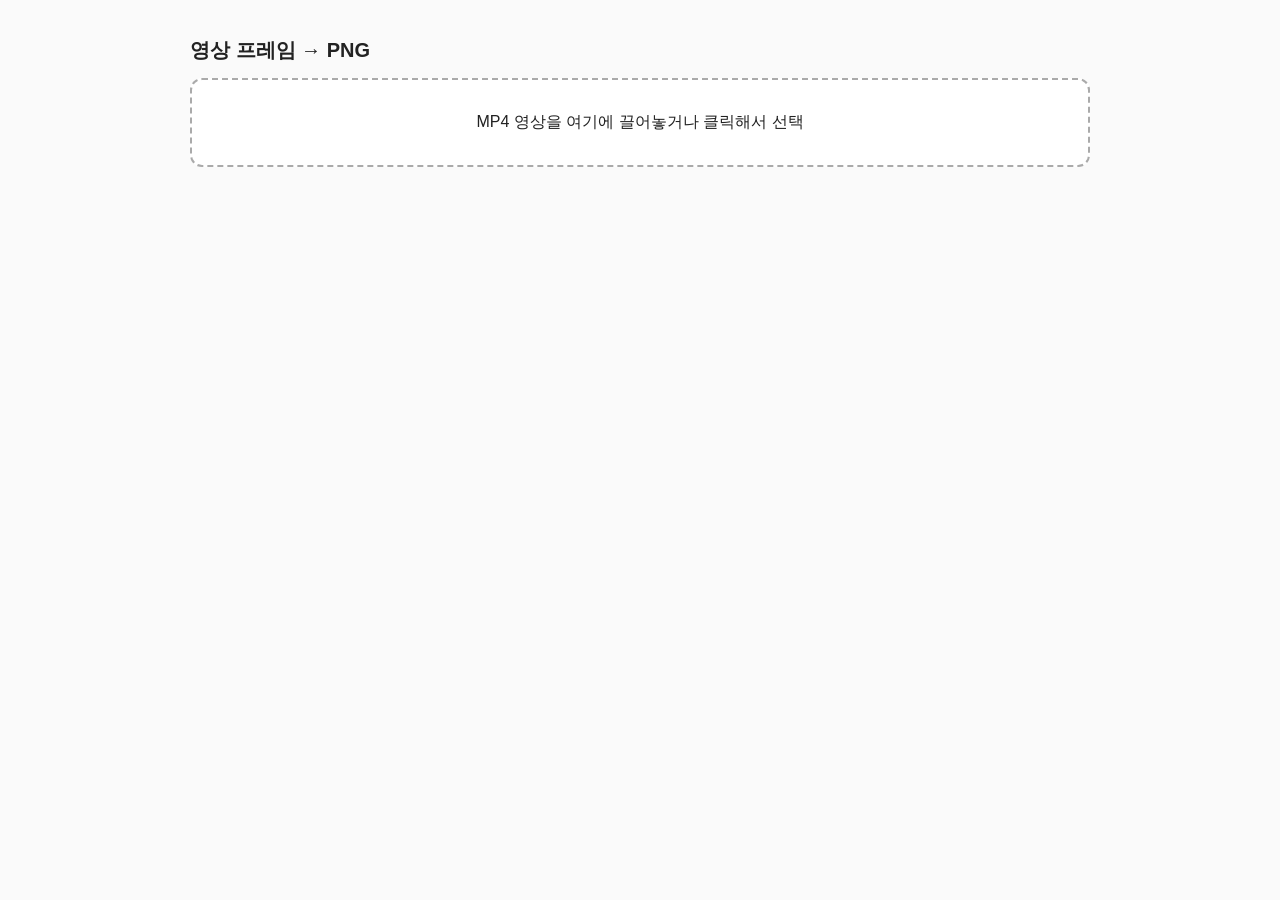
==== index.html @ 8b00435b "Add files via upload" ====
<!doctype html>
<html lang="ko">
<head>
<meta charset="utf-8">
<meta name="viewport" content="width=device-width, initial-scale=1">
<title>영상 프레임 추출기</title>
<style>
  body{font-family:-apple-system,"Apple SD Gothic Neo",sans-serif;max-width:900px;margin:0 auto;padding:24px 16px;background:#fafafa;color:#222}
  h1{font-size:20px}
  #drop{border:2px dashed #aaa;border-radius:12px;padding:32px;text-align:center;cursor:pointer;background:#fff}
  #drop.over{border-color:#7d2ae8;background:#f5eeff}
  video{width:100%;max-height:60vh;background:#000;border-radius:8px;margin-top:16px;display:none}
  #ctrl{display:none;margin-top:12px}
  input[type=range]{width:100%}
  .row{display:flex;gap:8px;align-items:center;flex-wrap:wrap;margin-top:8px}
  button{padding:8px 14px;border:1px solid #ccc;border-radius:8px;background:#fff;cursor:pointer;font-size:14px}
  button.primary{background:#7d2ae8;color:#fff;border-color:#7d2ae8}
  #info{font-variant-numeric:tabular-nums;color:#555;font-size:14px}
  input[type=number]{width:90px;padding:6px}
</style>
</head>
<body>
<h1>영상 프레임 → PNG</h1>
<div id="drop">MP4 영상을 여기에 끌어놓거나 클릭해서 선택<input id="file" type="file" accept="video/*" hidden></div>
<video id="v" controls muted playsinline></video>
<div id="ctrl">
  <input id="seek" type="range" min="0" value="0" step="any">
  <div class="row">
    <button id="back">◀ 이전 프레임</button>
    <button id="fwd">다음 프레임 ▶</button>
    <label>이동(초) <input id="t" type="number" min="0" step="0.01"></label>
    <button id="go">이동</button>
    <button id="save" class="primary">현재 프레임 PNG 저장</button>
  </div>
  <div class="row"><span id="info"></span></div>
  <div class="row" style="color:#888;font-size:13px">단축키: ←/→ 프레임 이동, S 저장, 스페이스 재생/정지</div>
</div>
<script>
const $=id=>document.getElementById(id);
const v=$('v'),seek=$('seek'),info=$('info'),t=$('t');
let fps=30,name='video';
const drop=$('drop'),file=$('file');
drop.onclick=()=>file.click();
file.onchange=()=>file.files[0]&&load(file.files[0]);
drop.ondragover=e=>{e.preventDefault();drop.classList.add('over')};
drop.ondragleave=()=>drop.classList.remove('over');
drop.ondrop=e=>{e.preventDefault();drop.classList.remove('over');e.dataTransfer.files[0]&&load(e.dataTransfer.files[0])};

function load(f){
  name=f.name.replace(/\.[^.]+$/,'');
  v.src=URL.createObjectURL(f);
  v.style.display='block';$('ctrl').style.display='block';
  v.onloadedmetadata=()=>{seek.max=v.duration;estimateFps();update()};
}
// 실제 프레임레이트 추정 (재생 중 프레임 콜백 간격 측정)
function estimateFps(){
  if(!v.requestVideoFrameCallback)return;
  const times=[];
  const cb=(now,m)=>{
    times.push(m.mediaTime);
    if(times.length<12){v.requestVideoFrameCallback(cb)}
    else{
      v.pause();
      const d=(times[times.length-1]-times[1])/(times.length-2);
      if(d>0)fps=Math.round(1/d*100)/100;
      v.currentTime=0;update();
    }
  };
  v.requestVideoFrameCallback(cb);
  v.play().catch(()=>{});
}
function update(){
  seek.value=v.currentTime;t.value=v.currentTime.toFixed(2);
  info.textContent=`${v.currentTime.toFixed(3)}s / ${v.duration.toFixed(2)}s · 프레임 ${Math.round(v.currentTime*fps)} · ${v.videoWidth}×${v.videoHeight} · 약 ${fps}fps`;
}
function step(n){v.pause();v.currentTime=Math.max(0,Math.min(v.duration,v.currentTime+n/fps))}
v.ontimeupdate=update;v.onseeked=update;
seek.oninput=()=>{v.pause();v.currentTime=+seek.value};
$('back').onclick=()=>step(-1);
$('fwd').onclick=()=>step(1);
$('go').onclick=()=>{v.pause();v.currentTime=+t.value};
function save(){
  const c=document.createElement('canvas');
  c.width=v.videoWidth;c.height=v.videoHeight;
  c.getContext('2d').drawImage(v,0,0);
  c.toBlob(b=>{
    const a=document.createElement('a');
    a.href=URL.createObjectURL(b);
    a.download=`${name}_${v.currentTime.toFixed(2)}s.png`;
    a.click();URL.revokeObjectURL(a.href);
  },'image/png');
}
$('save').onclick=save;
addEventListener('keydown',e=>{
  if(e.target.tagName==='INPUT'&&e.target.type==='number')return;
  if(!v.src)return;
  if(e.key==='ArrowLeft'){e.preventDefault();step(-1)}
  else if(e.key==='ArrowRight'){e.preventDefault();step(1)}
  else if(e.key==='s'||e.key==='S')save();
  else if(e.key===' '){e.preventDefault();v.paused?v.play():v.pause()}
});
</script>
</body>
</html>
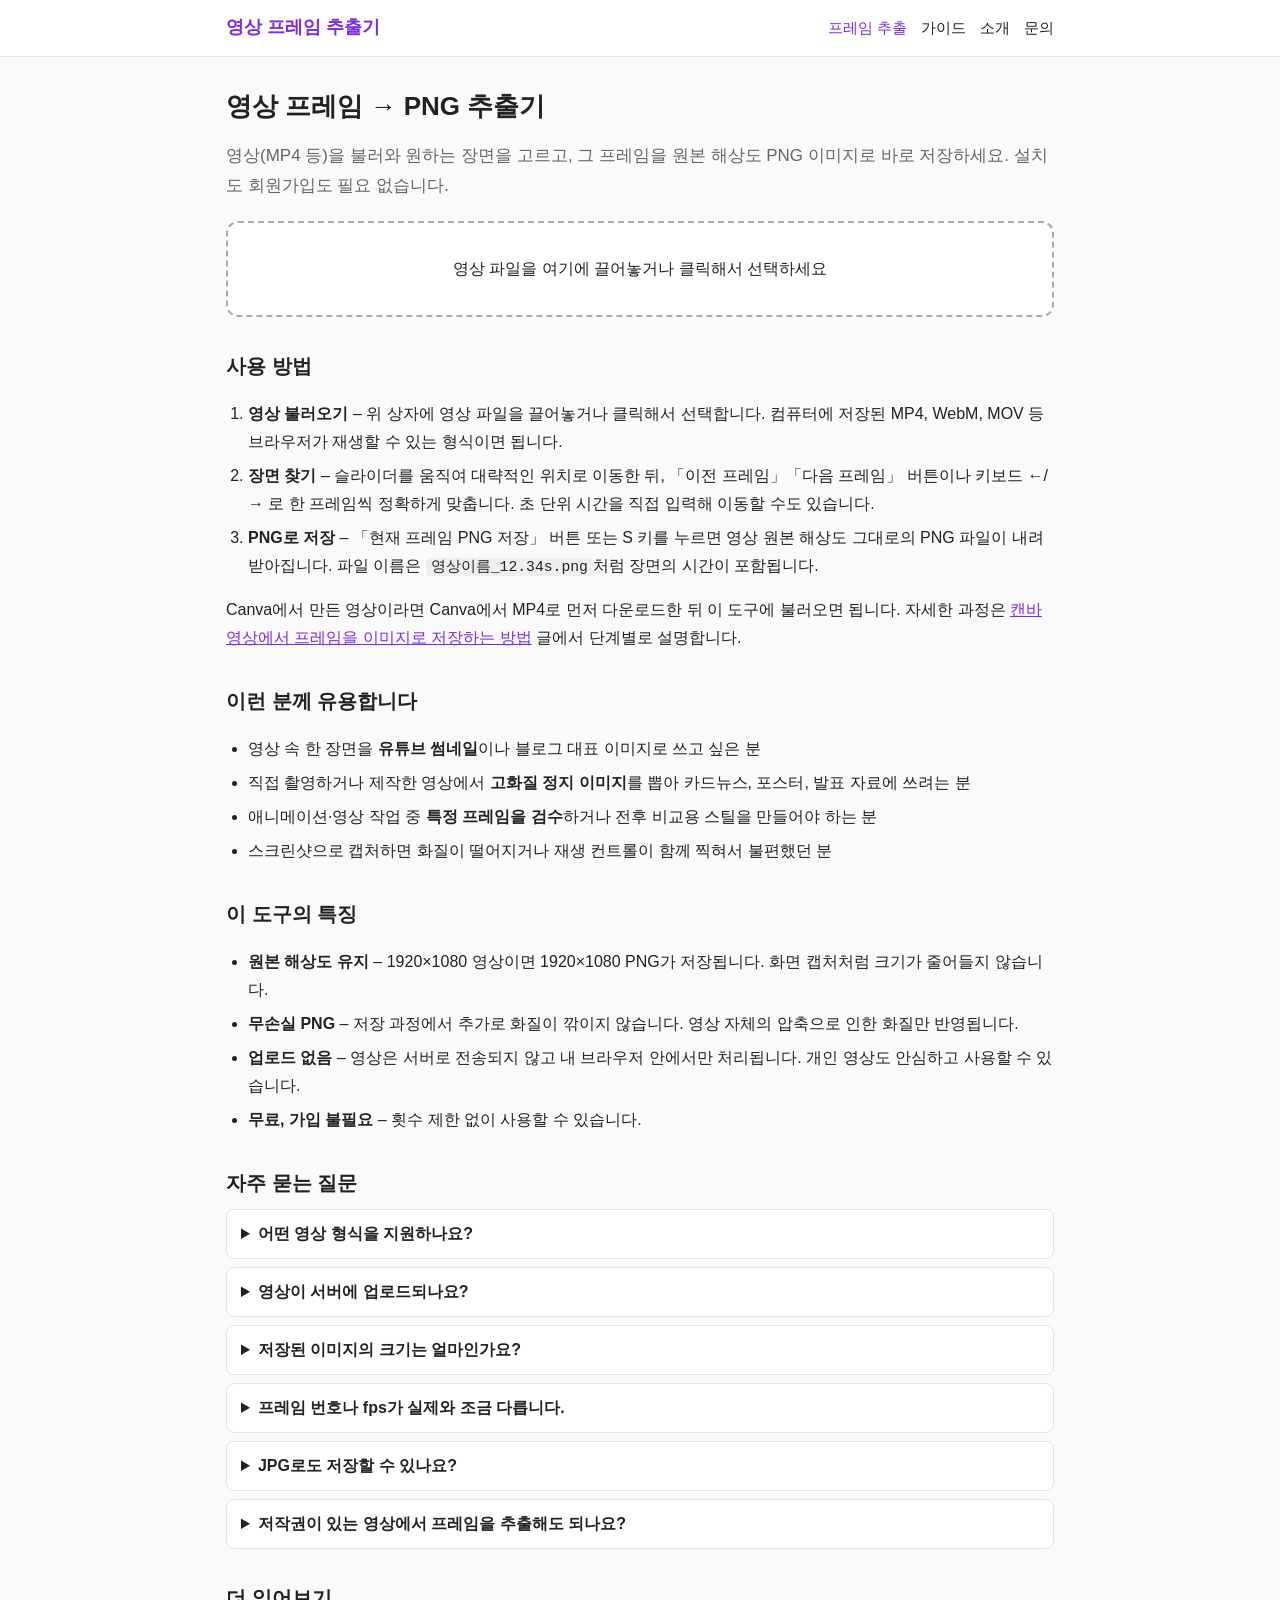
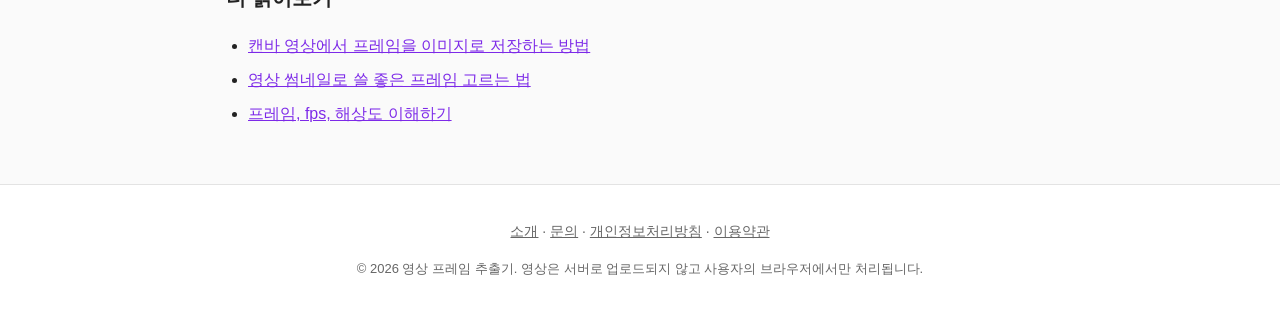
==== commit 747c5a5e: "Add files via upload" ====
--- a/index.html
+++ b/index.html
@@ -3,102 +3,106 @@
 <head>
 <meta charset="utf-8">
 <meta name="viewport" content="width=device-width, initial-scale=1">
-<title>영상 프레임 추출기</title>
-<style>
-  body{font-family:-apple-system,"Apple SD Gothic Neo",sans-serif;max-width:900px;margin:0 auto;padding:24px 16px;background:#fafafa;color:#222}
-  h1{font-size:20px}
-  #drop{border:2px dashed #aaa;border-radius:12px;padding:32px;text-align:center;cursor:pointer;background:#fff}
-  #drop.over{border-color:#7d2ae8;background:#f5eeff}
-  video{width:100%;max-height:60vh;background:#000;border-radius:8px;margin-top:16px;display:none}
-  #ctrl{display:none;margin-top:12px}
-  input[type=range]{width:100%}
-  .row{display:flex;gap:8px;align-items:center;flex-wrap:wrap;margin-top:8px}
-  button{padding:8px 14px;border:1px solid #ccc;border-radius:8px;background:#fff;cursor:pointer;font-size:14px}
-  button.primary{background:#7d2ae8;color:#fff;border-color:#7d2ae8}
-  #info{font-variant-numeric:tabular-nums;color:#555;font-size:14px}
-  input[type=number]{width:90px;padding:6px}
-</style>
+<title>영상 프레임 추출기 – 영상 속 장면을 PNG 이미지로 저장</title>
+<meta name="description" content="영상에서 원하는 프레임을 골라 원본 해상도 PNG로 저장하는 무료 온라인 도구. 업로드 없이 브라우저에서 처리됩니다.">
+<link rel="canonical" href="https://esooklee-afk.github.io/frame-extractor/">
+<meta property="og:title" content="영상 프레임 추출기 – 영상 속 장면을 PNG 이미지로 저장">
+<meta property="og:description" content="영상에서 원하는 프레임을 골라 원본 해상도 PNG로 저장하는 무료 온라인 도구. 업로드 없이 브라우저에서 처리됩니다.">
+<meta property="og:type" content="website">
+<link rel="stylesheet" href="style.css">
+
 </head>
 <body>
-<h1>영상 프레임 → PNG</h1>
-<div id="drop">MP4 영상을 여기에 끌어놓거나 클릭해서 선택<input id="file" type="file" accept="video/*" hidden></div>
-<video id="v" controls muted playsinline></video>
-<div id="ctrl">
-  <input id="seek" type="range" min="0" value="0" step="any">
-  <div class="row">
-    <button id="back">◀ 이전 프레임</button>
-    <button id="fwd">다음 프레임 ▶</button>
-    <label>이동(초) <input id="t" type="number" min="0" step="0.01"></label>
-    <button id="go">이동</button>
-    <button id="save" class="primary">현재 프레임 PNG 저장</button>
+<header class="site">
+  <div class="wrap bar">
+    <a class="logo" href="index.html">영상 프레임 추출기</a>
+    <nav><a href="index.html" class=on>프레임 추출</a><a href="guide.html">가이드</a><a href="about.html">소개</a><a href="contact.html">문의</a></nav>
   </div>
-  <div class="row"><span id="info"></span></div>
-  <div class="row" style="color:#888;font-size:13px">단축키: ←/→ 프레임 이동, S 저장, 스페이스 재생/정지</div>
-</div>
-<script>
-const $=id=>document.getElementById(id);
-const v=$('v'),seek=$('seek'),info=$('info'),t=$('t');
-let fps=30,name='video';
-const drop=$('drop'),file=$('file');
-drop.onclick=()=>file.click();
-file.onchange=()=>file.files[0]&&load(file.files[0]);
-drop.ondragover=e=>{e.preventDefault();drop.classList.add('over')};
-drop.ondragleave=()=>drop.classList.remove('over');
-drop.ondrop=e=>{e.preventDefault();drop.classList.remove('over');e.dataTransfer.files[0]&&load(e.dataTransfer.files[0])};
+</header>
+<main class="wrap">
 
-function load(f){
-  name=f.name.replace(/\.[^.]+$/,'');
-  v.src=URL.createObjectURL(f);
-  v.style.display='block';$('ctrl').style.display='block';
-  v.onloadedmetadata=()=>{seek.max=v.duration;estimateFps();update()};
-}
-// 실제 프레임레이트 추정 (재생 중 프레임 콜백 간격 측정)
-function estimateFps(){
-  if(!v.requestVideoFrameCallback)return;
-  const times=[];
-  const cb=(now,m)=>{
-    times.push(m.mediaTime);
-    if(times.length<12){v.requestVideoFrameCallback(cb)}
-    else{
-      v.pause();
-      const d=(times[times.length-1]-times[1])/(times.length-2);
-      if(d>0)fps=Math.round(1/d*100)/100;
-      v.currentTime=0;update();
-    }
-  };
-  v.requestVideoFrameCallback(cb);
-  v.play().catch(()=>{});
-}
-function update(){
-  seek.value=v.currentTime;t.value=v.currentTime.toFixed(2);
-  info.textContent=`${v.currentTime.toFixed(3)}s / ${v.duration.toFixed(2)}s · 프레임 ${Math.round(v.currentTime*fps)} · ${v.videoWidth}×${v.videoHeight} · 약 ${fps}fps`;
-}
-function step(n){v.pause();v.currentTime=Math.max(0,Math.min(v.duration,v.currentTime+n/fps))}
-v.ontimeupdate=update;v.onseeked=update;
-seek.oninput=()=>{v.pause();v.currentTime=+seek.value};
-$('back').onclick=()=>step(-1);
-$('fwd').onclick=()=>step(1);
-$('go').onclick=()=>{v.pause();v.currentTime=+t.value};
-function save(){
-  const c=document.createElement('canvas');
-  c.width=v.videoWidth;c.height=v.videoHeight;
-  c.getContext('2d').drawImage(v,0,0);
-  c.toBlob(b=>{
-    const a=document.createElement('a');
-    a.href=URL.createObjectURL(b);
-    a.download=`${name}_${v.currentTime.toFixed(2)}s.png`;
-    a.click();URL.revokeObjectURL(a.href);
-  },'image/png');
-}
-$('save').onclick=save;
-addEventListener('keydown',e=>{
-  if(e.target.tagName==='INPUT'&&e.target.type==='number')return;
-  if(!v.src)return;
-  if(e.key==='ArrowLeft'){e.preventDefault();step(-1)}
-  else if(e.key==='ArrowRight'){e.preventDefault();step(1)}
-  else if(e.key==='s'||e.key==='S')save();
-  else if(e.key===' '){e.preventDefault();v.paused?v.play():v.pause()}
-});
-</script>
+<h1>영상 프레임 → PNG 추출기</h1>
+<p class="lead">영상(MP4 등)을 불러와 원하는 장면을 고르고, 그 프레임을 원본 해상도 PNG 이미지로 바로 저장하세요. 설치도 회원가입도 필요 없습니다.</p>
+
+<section class="tool" id="tool">
+  <div id="drop">영상 파일을 여기에 끌어놓거나 클릭해서 선택하세요<input id="file" type="file" accept="video/*" hidden></div>
+  <video id="v" controls muted playsinline></video>
+  <div id="ctrl">
+    <input id="seek" type="range" min="0" value="0" step="any" aria-label="재생 위치">
+    <div class="row">
+      <button id="back">◀ 이전 프레임</button>
+      <button id="fwd">다음 프레임 ▶</button>
+      <label>이동(초) <input id="t" type="number" min="0" step="0.01"></label>
+      <button id="go">이동</button>
+      <button id="save" class="primary">현재 프레임 PNG 저장</button>
+    </div>
+    <div class="row"><span id="info"></span></div>
+    <div class="row hint">단축키: ←/→ 프레임 이동 · S 저장 · 스페이스 재생/정지</div>
+  </div>
+</section>
+
+<section>
+  <h2>사용 방법</h2>
+  <ol>
+    <li><strong>영상 불러오기</strong> – 위 상자에 영상 파일을 끌어놓거나 클릭해서 선택합니다. 컴퓨터에 저장된 MP4, WebM, MOV 등 브라우저가 재생할 수 있는 형식이면 됩니다.</li>
+    <li><strong>장면 찾기</strong> – 슬라이더를 움직여 대략적인 위치로 이동한 뒤, 「이전 프레임」「다음 프레임」 버튼이나 키보드 ←/→ 로 한 프레임씩 정확하게 맞춥니다. 초 단위 시간을 직접 입력해 이동할 수도 있습니다.</li>
+    <li><strong>PNG로 저장</strong> – 「현재 프레임 PNG 저장」 버튼 또는 S 키를 누르면 영상 원본 해상도 그대로의 PNG 파일이 내려받아집니다. 파일 이름은 <code>영상이름_12.34s.png</code>처럼 장면의 시간이 포함됩니다.</li>
+  </ol>
+  <p>Canva에서 만든 영상이라면 Canva에서 MP4로 먼저 다운로드한 뒤 이 도구에 불러오면 됩니다. 자세한 과정은 <a href="guide-canva-frame.html">캔바 영상에서 프레임을 이미지로 저장하는 방법</a> 글에서 단계별로 설명합니다.</p>
+</section>
+
+<section>
+  <h2>이런 분께 유용합니다</h2>
+  <ul>
+    <li>영상 속 한 장면을 <strong>유튜브 썸네일</strong>이나 블로그 대표 이미지로 쓰고 싶은 분</li>
+    <li>직접 촬영하거나 제작한 영상에서 <strong>고화질 정지 이미지</strong>를 뽑아 카드뉴스, 포스터, 발표 자료에 쓰려는 분</li>
+    <li>애니메이션·영상 작업 중 <strong>특정 프레임을 검수</strong>하거나 전후 비교용 스틸을 만들어야 하는 분</li>
+    <li>스크린샷으로 캡처하면 화질이 떨어지거나 재생 컨트롤이 함께 찍혀서 불편했던 분</li>
+  </ul>
+</section>
+
+<section>
+  <h2>이 도구의 특징</h2>
+  <ul>
+    <li><strong>원본 해상도 유지</strong> – 1920×1080 영상이면 1920×1080 PNG가 저장됩니다. 화면 캡처처럼 크기가 줄어들지 않습니다.</li>
+    <li><strong>무손실 PNG</strong> – 저장 과정에서 추가로 화질이 깎이지 않습니다. 영상 자체의 압축으로 인한 화질만 반영됩니다.</li>
+    <li><strong>업로드 없음</strong> – 영상은 서버로 전송되지 않고 내 브라우저 안에서만 처리됩니다. 개인 영상도 안심하고 사용할 수 있습니다.</li>
+    <li><strong>무료, 가입 불필요</strong> – 횟수 제한 없이 사용할 수 있습니다.</li>
+  </ul>
+</section>
+
+<section>
+  <h2>자주 묻는 질문</h2>
+  <details><summary>어떤 영상 형식을 지원하나요?</summary>
+    <p>사용 중인 브라우저가 재생할 수 있는 형식이면 모두 가능합니다. 대부분의 브라우저에서 MP4(H.264), WebM을 지원하고, Safari에서는 MOV도 재생됩니다. 영상이 재생되지 않으면 MP4(H.264)로 변환한 뒤 다시 시도해 보세요.</p></details>
+  <details><summary>영상이 서버에 업로드되나요?</summary>
+    <p>아니요. 선택한 파일은 브라우저 안에서만 열리며 어떤 서버에도 전송되지 않습니다. 페이지를 닫으면 불러온 영상 정보도 사라집니다.</p></details>
+  <details><summary>저장된 이미지의 크기는 얼마인가요?</summary>
+    <p>영상의 실제 해상도와 같습니다. 화면에 작게 표시되더라도 저장되는 PNG는 원본 크기입니다. 해상도는 도구 아래의 정보 표시줄에서 확인할 수 있습니다.</p></details>
+  <details><summary>프레임 번호나 fps가 실제와 조금 다릅니다.</summary>
+    <p>브라우저는 영상의 정확한 프레임 정보를 직접 알려주지 않아서, 재생 중 프레임 간격을 측정해 fps를 추정합니다. 가변 프레임레이트(VFR) 영상에서는 오차가 생길 수 있습니다. 이 경우 슬라이더나 초 단위 입력으로 원하는 장면에 맞춰 주세요. 자세한 내용은 <a href="guide-fps-resolution.html">프레임, fps, 해상도 이해하기</a>를 참고하세요.</p></details>
+  <details><summary>JPG로도 저장할 수 있나요?</summary>
+    <p>현재는 PNG만 지원합니다. JPG가 필요하면 저장한 PNG를 이미지 편집 앱이나 변환 도구로 JPG로 바꾸면 됩니다.</p></details>
+  <details><summary>저작권이 있는 영상에서 프레임을 추출해도 되나요?</summary>
+    <p>본인이 제작했거나 사용 권한을 가진 영상에만 이용해 주세요. 타인의 영상에서 추출한 이미지를 허락 없이 게시·배포하면 저작권 문제가 생길 수 있습니다. 자세한 내용은 <a href="terms.html">이용약관</a>을 확인하세요.</p></details>
+</section>
+
+<section>
+  <h2>더 읽어보기</h2>
+  <ul>
+    <li><a href="guide-canva-frame.html">캔바 영상에서 프레임을 이미지로 저장하는 방법</a></li>
+    <li><a href="guide-thumbnail-frame.html">영상 썸네일로 쓸 좋은 프레임 고르는 법</a></li>
+    <li><a href="guide-fps-resolution.html">프레임, fps, 해상도 이해하기</a></li>
+  </ul>
+</section>
+
+</main>
+<footer class="site">
+  <div class="wrap">
+    <p><a href="about.html">소개</a> · <a href="contact.html">문의</a> · <a href="privacy.html">개인정보처리방침</a> · <a href="terms.html">이용약관</a></p>
+    <p class="small">© 2026 영상 프레임 추출기. 영상은 서버로 업로드되지 않고 사용자의 브라우저에서만 처리됩니다.</p>
+  </div>
+</footer>
+<script src="app.js"></script>
 </body>
 </html>
--- a/style.css
+++ b/style.css
@@ -0,0 +1,49 @@
+:root{--p:#7d2ae8;--bg:#fafafa;--fg:#222;--mut:#666;--line:#e3e3e3}
+*{box-sizing:border-box}
+body{margin:0;font-family:-apple-system,"Apple SD Gothic Neo","Noto Sans KR",sans-serif;background:var(--bg);color:var(--fg);line-height:1.75;font-size:16px}
+.wrap{max-width:860px;margin:0 auto;padding:0 16px}
+main.wrap{padding-top:24px;padding-bottom:40px}
+header.site{background:#fff;border-bottom:1px solid var(--line)}
+.bar{display:flex;align-items:center;justify-content:space-between;gap:12px;flex-wrap:wrap;min-height:56px}
+.logo{font-weight:700;color:var(--p);text-decoration:none;font-size:18px}
+nav a{margin-left:14px;color:var(--fg);text-decoration:none;font-size:15px}
+nav a.on,nav a:hover{color:var(--p)}
+h1{font-size:26px;line-height:1.35;margin:8px 0 12px}
+h2{font-size:20px;margin:32px 0 8px}
+.lead{font-size:17px;color:var(--mut)}
+.meta{color:var(--mut);font-size:14px;margin-top:-4px}
+a{color:var(--p)}
+code{background:#eee;padding:1px 5px;border-radius:4px;font-size:.92em}
+ul,ol{padding-left:22px}
+li{margin:6px 0}
+details{background:#fff;border:1px solid var(--line);border-radius:8px;padding:10px 14px;margin:8px 0}
+summary{cursor:pointer;font-weight:600}
+details p{margin:8px 0 2px}
+.btn{display:inline-block;background:var(--p);color:#fff;text-decoration:none;padding:10px 18px;border-radius:8px;margin-top:8px}
+.cards{list-style:none;padding:0}
+.cards a{display:block;background:#fff;border:1px solid var(--line);border-radius:10px;padding:16px;text-decoration:none;color:var(--fg)}
+.cards a:hover{border-color:var(--p)}
+.cards strong{display:block;color:var(--p)}
+.cards span{color:var(--mut);font-size:14px}
+footer.site{border-top:1px solid var(--line);background:#fff;padding:20px 0;text-align:center;font-size:14px;color:var(--mut)}
+footer.site a{color:var(--mut)}
+.small{font-size:13px}
+/* tool */
+.tool{margin:20px 0}
+#drop{border:2px dashed #aaa;border-radius:12px;padding:32px 16px;text-align:center;cursor:pointer;background:#fff}
+#drop.over{border-color:var(--p);background:#f5eeff}
+video{width:100%;max-height:60vh;background:#000;border-radius:8px;margin-top:16px;display:none}
+#ctrl{display:none;margin-top:12px}
+input[type=range]{width:100%}
+.row{display:flex;gap:8px;align-items:center;flex-wrap:wrap;margin-top:8px}
+button{padding:9px 14px;border:1px solid #ccc;border-radius:8px;background:#fff;cursor:pointer;font-size:14px}
+button.primary{background:var(--p);color:#fff;border-color:var(--p)}
+#info{font-variant-numeric:tabular-nums;color:#555;font-size:14px}
+input[type=number]{width:90px;padding:6px}
+.hint{color:#888;font-size:13px}
+@media (max-width:600px){
+  h1{font-size:22px}
+  nav a{margin:0 12px 0 0}
+  .bar{padding:8px 0}
+  button{flex:1 1 auto}
+}
